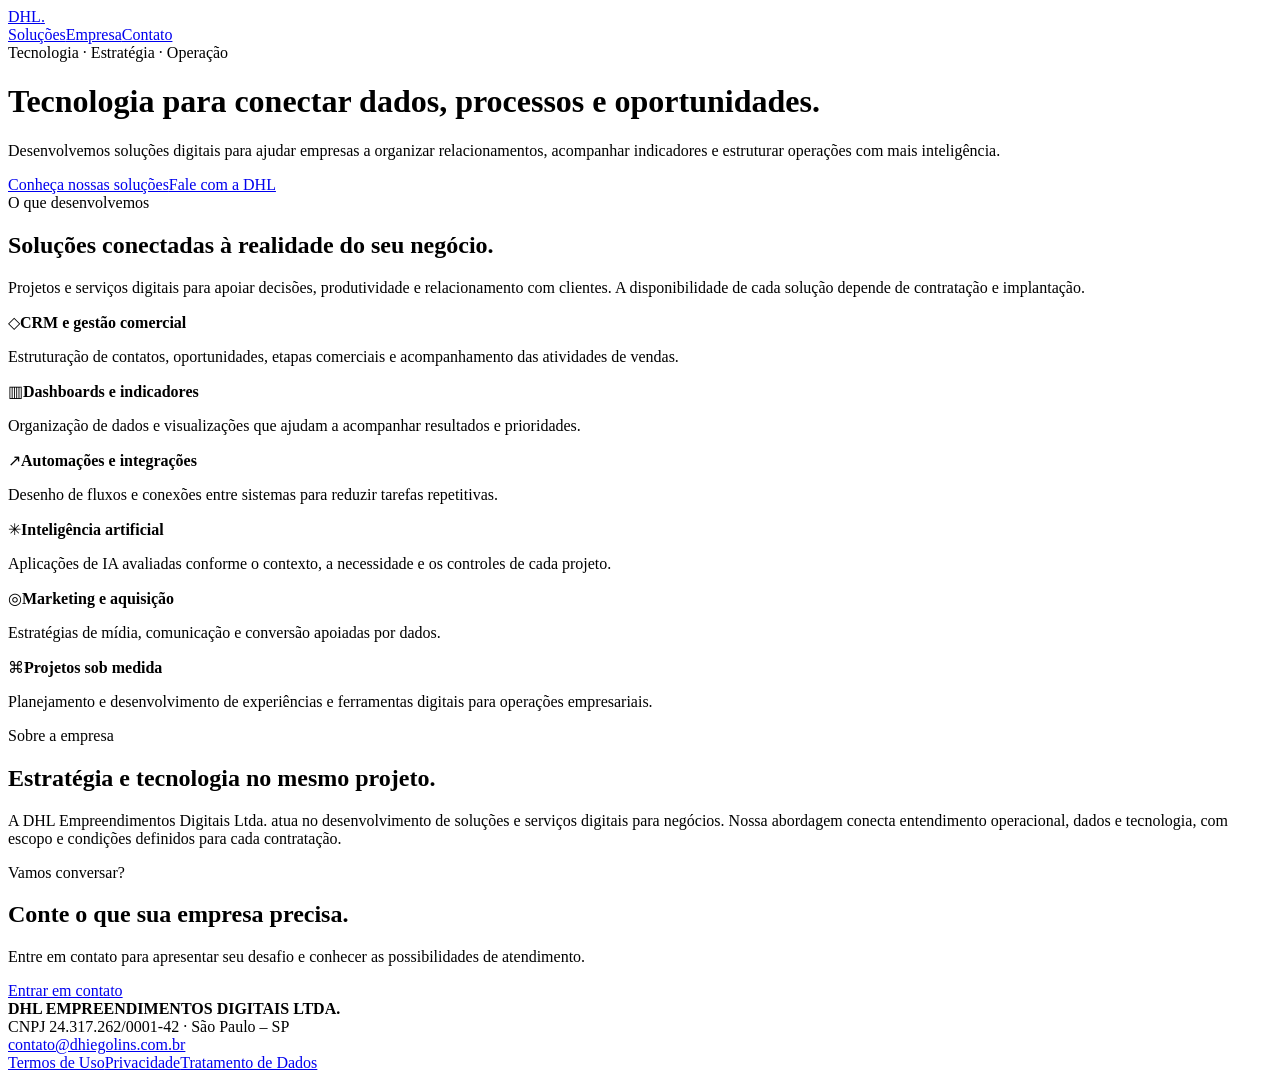
==== index.html @ e63e30c2 "feat: adicionar landing page institucional responsiva" ====
<!doctype html><html lang="pt-BR"><head><meta charset="utf-8"><meta name="viewport" content="width=device-width,initial-scale=1"><meta name="theme-color" content="#08111e"><meta name="description" content="DHL Empreendimentos Digitais: soluções empresariais em CRM, dashboards, automações, integrações e inteligência artificial."><title>Tecnologia empresarial | DHL Empreendimentos Digitais</title><link rel="stylesheet" href="assets/style.css"></head><body><header class="nav"><div class="wrap"><a class="logo" href="index.html">DHL<span>.</span></a><nav class="links" aria-label="Navegação principal"><a href="#solucoes">Soluções</a><a href="#empresa">Empresa</a><a href="#contato">Contato</a></nav></div></header><main><div class="hero"><div class="wrap"><div class="eyebrow">Tecnologia · Estratégia · Operação</div><h1>Tecnologia para conectar dados, processos e oportunidades.</h1><p>Desenvolvemos soluções digitais para ajudar empresas a organizar relacionamentos, acompanhar indicadores e estruturar operações com mais inteligência.</p><div class="buttons"><a class="btn" href="#solucoes">Conheça nossas soluções</a><a class="btn secondary" href="mailto:contato@dhiegolins.com.br?subject=Contato%20comercial%20-%20DHL">Fale com a DHL</a></div></div></div><section id="solucoes"><div class="wrap"><div class="eyebrow">O que desenvolvemos</div><h2 class="section-title">Soluções conectadas à realidade do seu negócio.</h2><p class="lead">Projetos e serviços digitais para apoiar decisões, produtividade e relacionamento com clientes. A disponibilidade de cada solução depende de contratação e implantação.</p><div class="grid"><article class="tile"><span class="symbol">◇</span><b>CRM e gestão comercial</b><p>Estruturação de contatos, oportunidades, etapas comerciais e acompanhamento das atividades de vendas.</p></article><article class="tile"><span class="symbol">▥</span><b>Dashboards e indicadores</b><p>Organização de dados e visualizações que ajudam a acompanhar resultados e prioridades.</p></article><article class="tile"><span class="symbol">↗</span><b>Automações e integrações</b><p>Desenho de fluxos e conexões entre sistemas para reduzir tarefas repetitivas.</p></article><article class="tile"><span class="symbol">✳</span><b>Inteligência artificial</b><p>Aplicações de IA avaliadas conforme o contexto, a necessidade e os controles de cada projeto.</p></article><article class="tile"><span class="symbol">◎</span><b>Marketing e aquisição</b><p>Estratégias de mídia, comunicação e conversão apoiadas por dados.</p></article><article class="tile"><span class="symbol">⌘</span><b>Projetos sob medida</b><p>Planejamento e desenvolvimento de experiências e ferramentas digitais para operações empresariais.</p></article></div></div></section><section class="strip" id="empresa"><div class="wrap"><div class="eyebrow">Sobre a empresa</div><h2 class="section-title">Estratégia e tecnologia no mesmo projeto.</h2><p class="lead">A DHL Empreendimentos Digitais Ltda. atua no desenvolvimento de soluções e serviços digitais para negócios. Nossa abordagem conecta entendimento operacional, dados e tecnologia, com escopo e condições definidos para cada contratação.</p></div></section><section id="contato"><div class="wrap cta"><div><div class="eyebrow">Vamos conversar?</div><h2 class="section-title">Conte o que sua empresa precisa.</h2><p>Entre em contato para apresentar seu desafio e conhecer as possibilidades de atendimento.</p></div><a class="btn" href="mailto:contato@dhiegolins.com.br?subject=Quero%20conhecer%20as%20solu%C3%A7%C3%B5es%20DHL">Entrar em contato</a></div></section></main><footer><div class="wrap foot"><div><strong>DHL EMPREENDIMENTOS DIGITAIS LTDA.</strong><div>CNPJ 24.317.262/0001-42 · São Paulo – SP</div><div><a href="mailto:contato@dhiegolins.com.br">contato@dhiegolins.com.br</a></div></div><nav class="footlinks" aria-label="Documentos legais"><a href="termos/">Termos de Uso</a><a href="privacidade/">Privacidade</a><a href="tratamento-de-dados/">Tratamento de Dados</a></nav></div></footer></body></html>
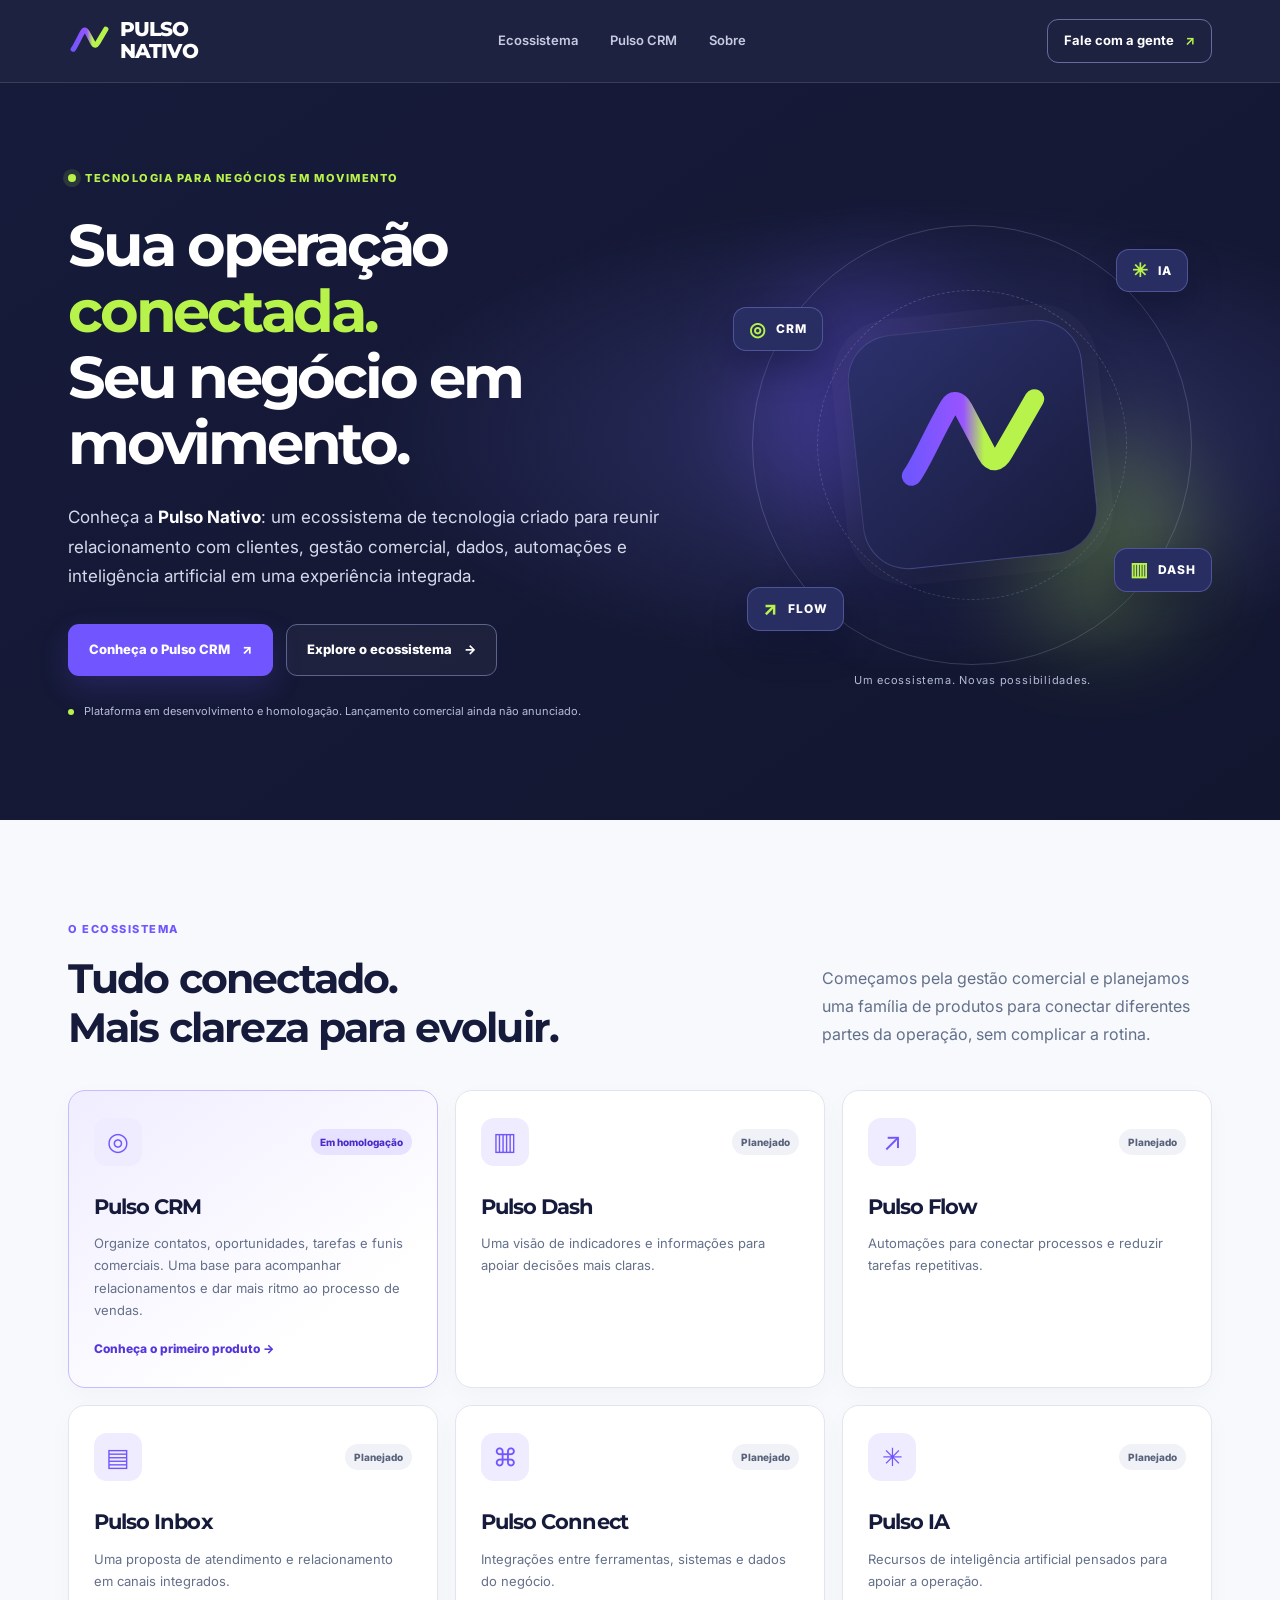
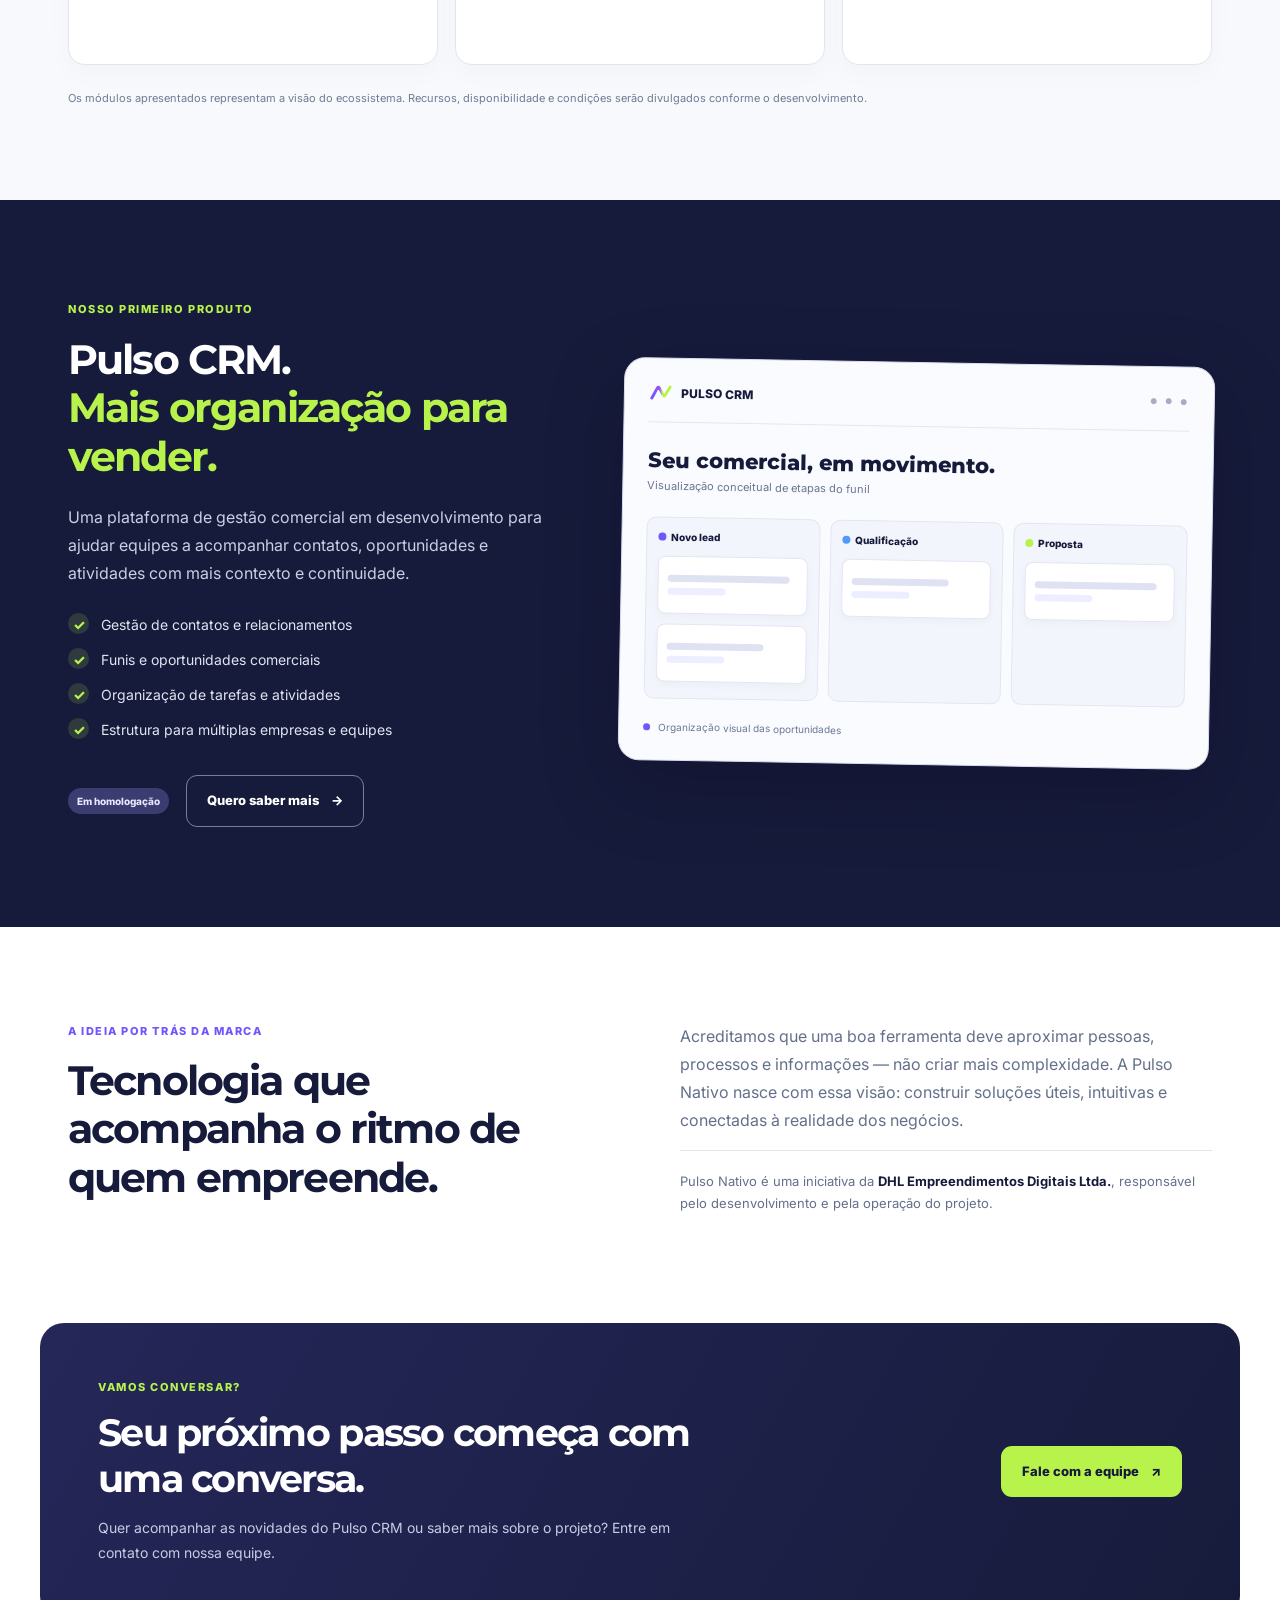
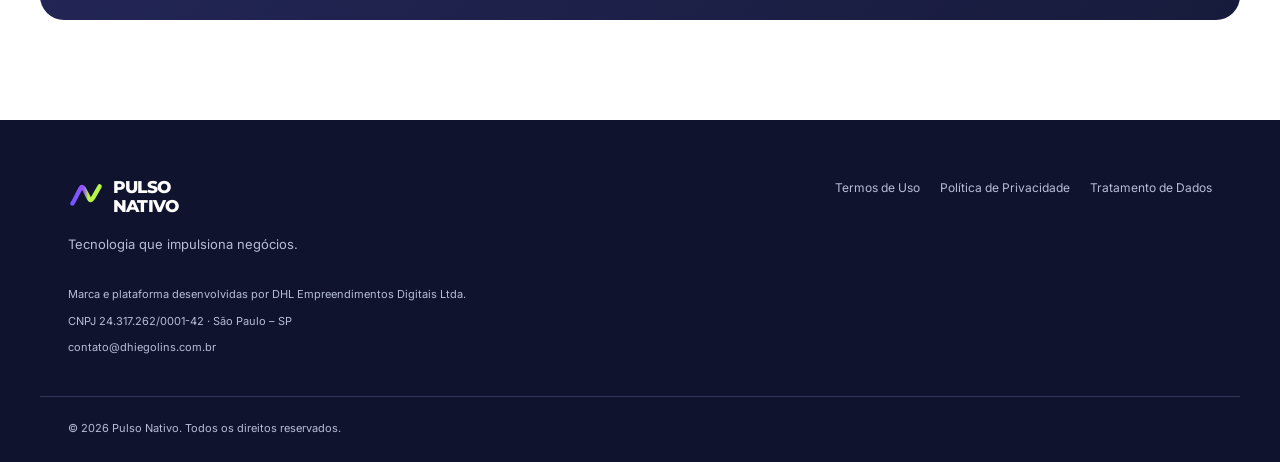
==== commit 630d4e31: "feat(site): atualizar copy institucional para Pulso Nativo" ====
--- a/index.html
+++ b/index.html
@@ -1 +1,130 @@
-<!doctype html><html lang="pt-BR"><head><meta charset="utf-8"><meta name="viewport" content="width=device-width,initial-scale=1"><meta name="theme-color" content="#08111e"><meta name="description" content="DHL Empreendimentos Digitais: soluções empresariais em CRM, dashboards, automações, integrações e inteligência artificial."><title>Tecnologia empresarial | DHL Empreendimentos Digitais</title><link rel="stylesheet" href="assets/style.css"></head><body><header class="nav"><div class="wrap"><a class="logo" href="index.html">DHL<span>.</span></a><nav class="links" aria-label="Navegação principal"><a href="#solucoes">Soluções</a><a href="#empresa">Empresa</a><a href="#contato">Contato</a></nav></div></header><main><div class="hero"><div class="wrap"><div class="eyebrow">Tecnologia · Estratégia · Operação</div><h1>Tecnologia para conectar dados, processos e oportunidades.</h1><p>Desenvolvemos soluções digitais para ajudar empresas a organizar relacionamentos, acompanhar indicadores e estruturar operações com mais inteligência.</p><div class="buttons"><a class="btn" href="#solucoes">Conheça nossas soluções</a><a class="btn secondary" href="mailto:contato@dhiegolins.com.br?subject=Contato%20comercial%20-%20DHL">Fale com a DHL</a></div></div></div><section id="solucoes"><div class="wrap"><div class="eyebrow">O que desenvolvemos</div><h2 class="section-title">Soluções conectadas à realidade do seu negócio.</h2><p class="lead">Projetos e serviços digitais para apoiar decisões, produtividade e relacionamento com clientes. A disponibilidade de cada solução depende de contratação e implantação.</p><div class="grid"><article class="tile"><span class="symbol">◇</span><b>CRM e gestão comercial</b><p>Estruturação de contatos, oportunidades, etapas comerciais e acompanhamento das atividades de vendas.</p></article><article class="tile"><span class="symbol">▥</span><b>Dashboards e indicadores</b><p>Organização de dados e visualizações que ajudam a acompanhar resultados e prioridades.</p></article><article class="tile"><span class="symbol">↗</span><b>Automações e integrações</b><p>Desenho de fluxos e conexões entre sistemas para reduzir tarefas repetitivas.</p></article><article class="tile"><span class="symbol">✳</span><b>Inteligência artificial</b><p>Aplicações de IA avaliadas conforme o contexto, a necessidade e os controles de cada projeto.</p></article><article class="tile"><span class="symbol">◎</span><b>Marketing e aquisição</b><p>Estratégias de mídia, comunicação e conversão apoiadas por dados.</p></article><article class="tile"><span class="symbol">⌘</span><b>Projetos sob medida</b><p>Planejamento e desenvolvimento de experiências e ferramentas digitais para operações empresariais.</p></article></div></div></section><section class="strip" id="empresa"><div class="wrap"><div class="eyebrow">Sobre a empresa</div><h2 class="section-title">Estratégia e tecnologia no mesmo projeto.</h2><p class="lead">A DHL Empreendimentos Digitais Ltda. atua no desenvolvimento de soluções e serviços digitais para negócios. Nossa abordagem conecta entendimento operacional, dados e tecnologia, com escopo e condições definidos para cada contratação.</p></div></section><section id="contato"><div class="wrap cta"><div><div class="eyebrow">Vamos conversar?</div><h2 class="section-title">Conte o que sua empresa precisa.</h2><p>Entre em contato para apresentar seu desafio e conhecer as possibilidades de atendimento.</p></div><a class="btn" href="mailto:contato@dhiegolins.com.br?subject=Quero%20conhecer%20as%20solu%C3%A7%C3%B5es%20DHL">Entrar em contato</a></div></section></main><footer><div class="wrap foot"><div><strong>DHL EMPREENDIMENTOS DIGITAIS LTDA.</strong><div>CNPJ 24.317.262/0001-42 · São Paulo – SP</div><div><a href="mailto:contato@dhiegolins.com.br">contato@dhiegolins.com.br</a></div></div><nav class="footlinks" aria-label="Documentos legais"><a href="termos/">Termos de Uso</a><a href="privacidade/">Privacidade</a><a href="tratamento-de-dados/">Tratamento de Dados</a></nav></div></footer></body></html>+<!doctype html>
+<html lang="pt-BR">
+<head>
+  <meta charset="utf-8">
+  <meta name="viewport" content="width=device-width,initial-scale=1">
+  <meta name="theme-color" content="#171B3B">
+  <meta name="description" content="Pulso Nativo: um ecossistema de tecnologia para conectar CRM, dados, automações e inteligência artificial. Conheça o Pulso CRM, em desenvolvimento.">
+  <meta property="og:type" content="website">
+  <meta property="og:locale" content="pt_BR">
+  <meta property="og:site_name" content="Pulso Nativo">
+  <meta property="og:title" content="Pulso Nativo | Sua operação conectada">
+  <meta property="og:description" content="Seu negócio em movimento. CRM, dados, automações e IA em um ecossistema que nasce para conectar sua operação.">
+  <meta property="og:url" content="https://pulsonativo.com.br/">
+  <link rel="canonical" href="https://pulsonativo.com.br/">
+  <link rel="icon" type="image/svg+xml" href="assets/pulso-nativo-symbol.svg">
+  <link rel="stylesheet" href="assets/style.css">
+  <title>Pulso Nativo | Sua operação conectada. Seu negócio em movimento.</title>
+</head>
+<body>
+  <a class="skip-link" href="#conteudo">Pular para o conteúdo</a>
+  <header class="nav">
+    <div class="wrap nav-inner">
+      <a class="brand" href="#inicio" aria-label="Pulso Nativo — início">
+        <img src="assets/pulso-nativo-symbol.svg" alt="" width="43" height="38">
+        <span>PULSO <strong>NATIVO</strong></span>
+      </a>
+      <nav class="links" aria-label="Navegação principal">
+        <a href="#ecossistema">Ecossistema</a>
+        <a href="#crm">Pulso CRM</a>
+        <a href="#sobre">Sobre</a>
+      </nav>
+      <a class="nav-contact" href="#contato">Fale com a gente <span aria-hidden="true">↗</span></a>
+    </div>
+  </header>
+  <main id="conteudo">
+    <section class="hero" id="inicio" aria-labelledby="hero-title">
+      <div class="wrap hero-grid">
+        <div class="hero-copy">
+          <div class="eyebrow"><span class="eyebrow-dot" aria-hidden="true"></span> Tecnologia para negócios em movimento</div>
+          <h1 id="hero-title">Sua operação <span>conectada.</span><br>Seu negócio em movimento.</h1>
+          <p class="hero-lead">Conheça a <strong>Pulso Nativo</strong>: um ecossistema de tecnologia criado para reunir relacionamento com clientes, gestão comercial, dados, automações e inteligência artificial em uma experiência integrada.</p>
+          <div class="buttons">
+            <a class="btn btn-primary" href="#crm">Conheça o Pulso CRM <span aria-hidden="true">↗</span></a>
+            <a class="btn btn-secondary" href="#ecossistema">Explore o ecossistema <span aria-hidden="true">→</span></a>
+          </div>
+          <p class="launch-note"><span class="launch-dot" aria-hidden="true"></span> Plataforma em desenvolvimento e homologação. Lançamento comercial ainda não anunciado.</p>
+        </div>
+        <div class="hero-art" aria-label="Representação conceitual do ecossistema Pulso Nativo">
+          <div class="art-glow art-glow-one"></div><div class="art-glow art-glow-two"></div>
+          <div class="orbit orbit-outer"></div><div class="orbit orbit-inner"></div>
+          <div class="core-mark"><img src="assets/pulso-nativo-symbol.svg" alt="" width="162" height="140"></div>
+          <div class="orbit-pill pill-crm"><span class="pill-icon">◎</span> CRM</div>
+          <div class="orbit-pill pill-ia"><span class="pill-icon">✳</span> IA</div>
+          <div class="orbit-pill pill-dash"><span class="pill-icon">▥</span> DASH</div>
+          <div class="orbit-pill pill-flow"><span class="pill-icon">↗</span> FLOW</div>
+          <span class="art-caption">Um ecossistema. Novas possibilidades.</span>
+        </div>
+      </div>
+    </section>
+    <section class="section-light" id="ecossistema" aria-labelledby="ecos-title">
+      <div class="wrap">
+        <div class="section-heading">
+          <div><div class="eyebrow eyebrow-purple">O ecossistema</div><h2 class="section-title" id="ecos-title">Tudo conectado.<br>Mais clareza para evoluir.</h2></div>
+          <p>Começamos pela gestão comercial e planejamos uma família de produtos para conectar diferentes partes da operação, sem complicar a rotina.</p>
+        </div>
+        <div class="product-grid">
+          <article class="product-card featured">
+            <div class="product-top"><span class="product-icon">◎</span><span class="status status-progress">Em homologação</span></div>
+            <h3>Pulso CRM</h3>
+            <p>Organize contatos, oportunidades, tarefas e funis comerciais. Uma base para acompanhar relacionamentos e dar mais ritmo ao processo de vendas.</p>
+            <a href="#crm" class="text-link">Conheça o primeiro produto <span aria-hidden="true">→</span></a>
+          </article>
+          <article class="product-card"><div class="product-top"><span class="product-icon">▥</span><span class="status">Planejado</span></div><h3>Pulso Dash</h3><p>Uma visão de indicadores e informações para apoiar decisões mais claras.</p></article>
+          <article class="product-card"><div class="product-top"><span class="product-icon">↗</span><span class="status">Planejado</span></div><h3>Pulso Flow</h3><p>Automações para conectar processos e reduzir tarefas repetitivas.</p></article>
+          <article class="product-card"><div class="product-top"><span class="product-icon">▤</span><span class="status">Planejado</span></div><h3>Pulso Inbox</h3><p>Uma proposta de atendimento e relacionamento em canais integrados.</p></article>
+          <article class="product-card"><div class="product-top"><span class="product-icon">⌘</span><span class="status">Planejado</span></div><h3>Pulso Connect</h3><p>Integrações entre ferramentas, sistemas e dados do negócio.</p></article>
+          <article class="product-card"><div class="product-top"><span class="product-icon">✳</span><span class="status">Planejado</span></div><h3>Pulso IA</h3><p>Recursos de inteligência artificial pensados para apoiar a operação.</p></article>
+        </div>
+        <p class="product-disclaimer">Os módulos apresentados representam a visão do ecossistema. Recursos, disponibilidade e condições serão divulgados conforme o desenvolvimento.</p>
+      </div>
+    </section>
+    <section class="crm-section" id="crm" aria-labelledby="crm-title">
+      <div class="wrap crm-layout">
+        <div class="crm-copy">
+          <div class="eyebrow">Nosso primeiro produto</div>
+          <h2 class="section-title" id="crm-title">Pulso CRM.<br><span>Mais organização para vender.</span></h2>
+          <p>Uma plataforma de gestão comercial em desenvolvimento para ajudar equipes a acompanhar contatos, oportunidades e atividades com mais contexto e continuidade.</p>
+          <ul class="check-list">
+            <li><span aria-hidden="true">✓</span> Gestão de contatos e relacionamentos</li>
+            <li><span aria-hidden="true">✓</span> Funis e oportunidades comerciais</li>
+            <li><span aria-hidden="true">✓</span> Organização de tarefas e atividades</li>
+            <li><span aria-hidden="true">✓</span> Estrutura para múltiplas empresas e equipes</li>
+          </ul>
+          <div class="crm-actions"><span class="status status-dark">Em homologação</span><a href="#contato" class="btn btn-outline">Quero saber mais <span aria-hidden="true">→</span></a></div>
+        </div>
+        <div class="crm-visual" aria-label="Ilustração conceitual de um funil de vendas">
+          <div class="visual-head"><span class="visual-brand"><img src="assets/pulso-nativo-symbol.svg" alt="" width="24" height="22"> PULSO CRM</span><span class="visual-dots" aria-hidden="true">● ● ●</span></div>
+          <div class="visual-title">Seu comercial, em movimento.</div>
+          <div class="visual-subtitle">Visualização conceitual de etapas do funil</div>
+          <div class="visual-columns">
+            <div class="visual-col"><div class="col-title"><span class="col-dot purple"></span>Novo lead</div><div class="visual-item"><span class="visual-line long"></span><span class="visual-line short"></span></div><div class="visual-item"><span class="visual-line medium"></span><span class="visual-line short"></span></div></div>
+            <div class="visual-col"><div class="col-title"><span class="col-dot blue"></span>Qualificação</div><div class="visual-item"><span class="visual-line medium"></span><span class="visual-line short"></span></div></div>
+            <div class="visual-col"><div class="col-title"><span class="col-dot lime"></span>Proposta</div><div class="visual-item"><span class="visual-line long"></span><span class="visual-line short"></span></div></div>
+          </div>
+          <div class="visual-foot"><span class="visual-foot-dot"></span> Organização visual das oportunidades</div>
+        </div>
+      </div>
+    </section>
+    <section class="about-section" id="sobre" aria-labelledby="sobre-title">
+      <div class="wrap about-grid">
+        <div><div class="eyebrow eyebrow-purple">A ideia por trás da marca</div><h2 class="section-title" id="sobre-title">Tecnologia que acompanha o ritmo de quem empreende.</h2></div>
+        <div><p>Acreditamos que uma boa ferramenta deve aproximar pessoas, processos e informações — não criar mais complexidade. A Pulso Nativo nasce com essa visão: construir soluções úteis, intuitivas e conectadas à realidade dos negócios.</p><p class="about-note">Pulso Nativo é uma iniciativa da <strong>DHL Empreendimentos Digitais Ltda.</strong>, responsável pelo desenvolvimento e pela operação do projeto.</p></div>
+      </div>
+    </section>
+    <section class="contact-section" id="contato" aria-labelledby="contato-title">
+      <div class="wrap contact-box">
+        <div><div class="eyebrow">Vamos conversar?</div><h2 id="contato-title">Seu próximo passo começa com uma conversa.</h2><p>Quer acompanhar as novidades do Pulso CRM ou saber mais sobre o projeto? Entre em contato com nossa equipe.</p></div>
+        <a class="btn btn-lime" href="mailto:contato@dhiegolins.com.br?subject=Quero%20conhecer%20a%20Pulso%20Nativo">Fale com a equipe <span aria-hidden="true">↗</span></a>
+      </div>
+    </section>
+  </main>
+  <footer>
+    <div class="wrap foot">
+      <div class="footer-company"><a class="brand brand-footer" href="#inicio"><img src="assets/pulso-nativo-symbol.svg" alt="" width="36" height="31"><span>PULSO <strong>NATIVO</strong></span></a><p>Tecnologia que impulsiona negócios.</p><small>Marca e plataforma desenvolvidas por DHL Empreendimentos Digitais Ltda.<br>CNPJ 24.317.262/0001-42 · São Paulo – SP<br><a href="mailto:contato@dhiegolins.com.br">contato@dhiegolins.com.br</a></small></div>
+      <nav class="footlinks" aria-label="Documentos legais"><a href="termos/">Termos de Uso</a><a href="privacidade/">Política de Privacidade</a><a href="tratamento-de-dados/">Tratamento de Dados</a></nav>
+    </div>
+    <div class="wrap footer-bottom">© 2026 Pulso Nativo. Todos os direitos reservados.</div>
+  </footer>
+</body>
+</html>
--- a/assets/style.css
+++ b/assets/style.css
@@ -0,0 +1,17 @@
+@import url('https://fonts.googleapis.com/css2?family=Inter:wght@400;500;600;700;800&family=Montserrat:wght@500;600;700;800&display=swap');
+:root{--pn-indigo:#171B3B;--pn-violet:#7156FF;--pn-lime:#B8F34B;--pn-ice:#F7F9FC;--pn-graphite:#1B2540;--pn-line:#E2E5EF;--pn-muted:#64708A;--pn-white:#fff;--pn-deep:#10132D;--pn-soft:#F0EEFF;color-scheme:light}
+*{box-sizing:border-box}html{scroll-behavior:smooth}body{margin:0;background:var(--pn-ice);color:var(--pn-indigo);font:16px/1.65 Inter,'Segoe UI',Arial,sans-serif}a{color:inherit;text-decoration:none}a:hover{text-decoration:none}button,input,select{font:inherit}a:focus-visible,button:focus-visible{outline:3px solid var(--pn-lime);outline-offset:4px}h1,h2,h3,p{margin-top:0}h1,h2,h3{font-family:Montserrat,Inter,sans-serif;letter-spacing:-.045em}p{line-height:1.75}.wrap{width:100%;max-width:1200px;margin:auto;padding:0 28px}.skip-link{position:absolute;top:-80px;left:12px;z-index:99;background:var(--pn-lime);padding:10px 16px;color:var(--pn-indigo)}.skip-link:focus{top:10px}
+.nav{position:sticky;top:0;z-index:30;background:rgba(23,27,59,.97);border-bottom:1px solid rgba(255,255,255,.12);backdrop-filter:blur(16px)}.nav-inner{min-height:82px;display:flex;align-items:center;justify-content:space-between;gap:28px}.brand{display:inline-flex;align-items:center;gap:9px;font:800 20px/1.08 Montserrat,Inter,sans-serif;letter-spacing:-.045em;color:white;white-space:nowrap}.brand img{object-fit:contain;flex:none}.brand strong{display:block;font-weight:800}.links{display:flex;align-items:center;gap:32px}.links a{font-size:13px;font-weight:600;color:#C7CBE2;transition:color .2s}.links a:hover,.links a:focus-visible{color:white}.nav-contact{border:1px solid #656C9D;border-radius:11px;color:white;padding:10px 16px;font-size:13px;font-weight:700;white-space:nowrap}.nav-contact:hover{background:#292F61}.nav-contact span{margin-left:8px;color:var(--pn-lime)}
+.hero{background:radial-gradient(ellipse at 72% 48%,#30326A 0%,transparent 43%),linear-gradient(145deg,#171B3B 0%,#12162F 100%);color:white;overflow:hidden}.hero-grid{display:grid;grid-template-columns:1.14fr .86fr;align-items:center;gap:30px;min-height:660px;padding-top:86px;padding-bottom:100px}.hero-copy{position:relative;z-index:2}.eyebrow{display:flex;align-items:center;gap:9px;font-size:11px;font-weight:800;letter-spacing:.14em;text-transform:uppercase;color:var(--pn-lime)}.eyebrow-dot,.launch-dot{width:8px;height:8px;border-radius:50%;background:var(--pn-lime);display:inline-block;flex:none;box-shadow:0 0 0 5px #B8F34B20}.hero h1{font-size:clamp(39px,4.6vw,64px);line-height:1.12;letter-spacing:-.055em;max-width:740px;margin:26px 0}.hero h1 span{color:var(--pn-lime)}.hero-lead{color:#D5D9EB;font-size:17px;max-width:640px}.hero-lead strong{color:white}.buttons{display:flex;align-items:center;gap:13px;flex-wrap:wrap;margin-top:32px}.btn{display:inline-flex;align-items:center;justify-content:center;gap:12px;padding:14px 20px;border-radius:11px;border:1px solid transparent;font-weight:800;font-size:13px;min-height:48px;transition:transform .2s,background .2s,box-shadow .2s}.btn:hover{transform:translateY(-2px)}.btn-primary{background:var(--pn-violet);color:white;box-shadow:0 12px 30px #7156FF30}.btn-primary:hover{background:#5E43E8;color:white}.btn-secondary{color:white;border-color:#5C638C;background:rgba(255,255,255,.04)}.btn-secondary:hover{background:rgba(255,255,255,.11)}.launch-note{display:flex;align-items:flex-start;gap:10px;margin:27px 0 0;color:#B6BDD9;font-size:11px;line-height:1.6}.launch-dot{width:6px;height:6px;margin-top:6px;box-shadow:none}
+.hero-art{height:490px;position:relative;isolation:isolate;display:grid;place-items:center}.art-glow{position:absolute;border-radius:50%;filter:blur(50px);opacity:.3;z-index:-1}.art-glow-one{width:230px;height:230px;background:#7156FF;left:4%;top:18%}.art-glow-two{width:190px;height:190px;background:#B8F34B;right:4%;bottom:12%}.orbit{position:absolute;border:1px solid rgba(197,203,245,.2);border-radius:50%;aspect-ratio:1}.orbit-outer{width:min(440px,100%)}.orbit-inner{width:min(310px,73%);border-style:dashed;border-color:#A9AED54D}.core-mark{width:235px;height:235px;border:1px solid #787CC055;border-radius:45px;display:grid;place-items:center;background:linear-gradient(145deg,#2C316D,#171B3B);box-shadow:0 25px 85px #05071B77,0 0 0 16px #FFFFFF07;transform:rotate(-6deg)}.core-mark img{transform:rotate(6deg);width:162px;height:auto}.orbit-pill{position:absolute;display:flex;align-items:center;gap:9px;background:#292E62;border:1px solid #767BD080;border-radius:13px;padding:11px 15px;box-shadow:0 15px 35px #06082455;color:white;font-weight:800;font-size:12px;letter-spacing:.08em}.pill-icon{color:var(--pn-lime);font-size:19px;line-height:1}.pill-crm{left:0;top:22%}.pill-ia{right:5%;top:10%}.pill-dash{right:0;bottom:20%}.pill-flow{left:3%;bottom:12%}.art-caption{position:absolute;bottom:0;color:#B4BBD6;font-size:11px;letter-spacing:.07em}
+.section-light{padding:100px 0 92px;background:var(--pn-ice)}.section-heading{display:flex;align-items:end;justify-content:space-between;gap:60px;margin-bottom:38px}.section-heading>p{max-width:390px;color:var(--pn-muted);margin:0 0 4px}.eyebrow-purple{color:var(--pn-violet)}.section-title{font-size:clamp(29px,3.2vw,44px);line-height:1.19;margin:16px 0 0}.product-grid{display:grid;grid-template-columns:repeat(3,minmax(0,1fr));gap:17px}.product-card{min-height:260px;padding:27px 25px;background:white;border:1px solid var(--pn-line);border-radius:17px;box-shadow:0 8px 26px #171B3B07;transition:transform .2s,border-color .2s}.product-card:hover{transform:translateY(-3px);border-color:#B9B3EF}.product-card.featured{background:linear-gradient(145deg,#F0EDFF,#fff 75%);border-color:#C6BCFF}.product-top{display:flex;align-items:center;justify-content:space-between;gap:12px}.product-icon{display:grid;place-items:center;width:48px;height:48px;border-radius:13px;background:#EFECFF;color:var(--pn-violet);font-size:25px}.status{display:inline-block;padding:5px 9px;border-radius:100px;background:#F0F2F7;color:#59627B;font-size:10px;font-weight:800;white-space:nowrap}.status-progress{background:#E7E2FF;color:#4B2BC9}.product-card h3{font-size:21px;margin:24px 0 8px}.product-card p{font-size:13px;color:var(--pn-muted);line-height:1.7;margin:0}.text-link{display:inline-block;color:#5436DD;font-weight:800;font-size:12px;margin-top:18px}.text-link:hover{text-decoration:underline}.product-disclaimer{color:#707B93;font-size:11px;margin:24px 0 0}
+.crm-section{padding:100px 0;background:var(--pn-indigo);color:white;overflow:hidden}.crm-layout{display:grid;grid-template-columns:.9fr 1.1fr;align-items:center;gap:70px}.crm-copy .section-title{color:white}.crm-copy .section-title span{color:var(--pn-lime)}.crm-copy>p{color:#C9CFE4;max-width:520px;margin:22px 0}.check-list{list-style:none;padding:0;margin:26px 0 34px}.check-list li{display:flex;align-items:flex-start;gap:12px;color:#E1E4F0;margin:12px 0;font-size:14px}.check-list li span{display:grid;place-items:center;width:21px;height:21px;flex:none;border-radius:50%;background:#B8F34B26;color:var(--pn-lime);font-weight:800}.crm-actions{display:flex;align-items:center;gap:17px;flex-wrap:wrap}.status-dark{background:#3B3D71;color:#E8E5FF}.btn-outline{border-color:#777CA7;color:white}.btn-outline:hover{background:#333867}
+.crm-visual{background:#FAFBFF;border:1px solid #DADDF0;border-radius:21px;padding:24px;box-shadow:0 25px 75px #080B2255;color:var(--pn-indigo);transform:rotate(1deg)}.visual-head{display:flex;align-items:center;justify-content:space-between;border-bottom:1px solid #E4E6F2;padding-bottom:17px}.visual-brand{display:flex;align-items:center;gap:8px;font-size:12px;font-weight:800}.visual-dots{font-size:8px;letter-spacing:3px;color:#A5ACC4}.visual-title{font:800 21px Montserrat,sans-serif;margin:25px 0 4px}.visual-subtitle{font-size:11px;color:#68758F}.visual-columns{display:grid;grid-template-columns:repeat(3,minmax(0,1fr));gap:10px;margin-top:22px}.visual-col{border:1px solid #E3E6F1;border-radius:10px;background:#F3F5FC;padding:11px;min-height:182px}.col-title{display:flex;align-items:center;gap:5px;font-size:10px;font-weight:800;white-space:nowrap}.col-dot{width:8px;height:8px;border-radius:50%;display:inline-block;flex:none}.purple{background:#7156FF}.blue{background:#519AFD}.lime{background:#B8F34B}.visual-item{padding:12px 9px;background:white;border:1px solid #E4E6F2;border-radius:8px;margin-top:10px;box-shadow:0 3px 8px #171B3B08}.visual-line{display:block;height:7px;border-radius:4px;background:#DEE2F1;margin:6px 0}.visual-line.long{width:94%}.visual-line.medium{width:75%}.visual-line.short{width:45%;background:#EDEEFF}.visual-foot{font-size:10px;color:#6B7895;margin-top:20px}.visual-foot-dot{display:inline-block;width:7px;height:7px;border-radius:50%;background:#7156FF;margin-right:5px}
+.about-section{padding:95px 0;background:white}.about-grid{display:grid;grid-template-columns:1fr 1fr;gap:80px;align-items:start}.about-grid .section-title{max-width:490px}.about-grid p{color:var(--pn-muted);font-size:16px}.about-grid .about-note{padding-top:19px;border-top:1px solid var(--pn-line);font-size:13px}.about-note strong{color:var(--pn-indigo)}.contact-section{padding:0 0 100px;background:white}.contact-box{background:linear-gradient(120deg,#242758,#171B3B);color:white;border-radius:24px;padding:55px 58px;display:flex;align-items:center;justify-content:space-between;gap:45px}.contact-box h2{font-size:clamp(27px,3vw,40px);line-height:1.2;margin:14px 0;max-width:630px}.contact-box p{color:#C7CCE4;max-width:600px;font-size:14px;margin-bottom:0}.btn-lime{background:var(--pn-lime);color:#171B3B;flex:none}.btn-lime:hover{background:#CCFF69}
+footer{background:#10132D;color:#B6BDD6;padding:58px 0 24px}.foot{display:flex;justify-content:space-between;gap:45px;flex-wrap:wrap}.brand-footer{font-size:17px}.footer-company p{font-size:13px;margin:13px 0 24px}.footer-company small{font-size:11px;line-height:1.9}.footer-company small a:hover,.footlinks a:hover{color:var(--pn-lime)}.footlinks{display:flex;align-items:flex-start;gap:20px;flex-wrap:wrap;font-size:12px}.footer-bottom{border-top:1px solid #323657;margin-top:38px;padding-top:22px;font-size:11px}
+/* Preserva as páginas e documentos jurídicos já publicados pela empresa responsável. */
+.logo{font:800 23px Montserrat,sans-serif;color:white}.logo span{color:var(--pn-lime)}.legal{padding:75px 0 95px;min-height:65vh}.legal h1{font-size:clamp(30px,4vw,52px);letter-spacing:-.04em}.legal .panel{padding:30px;border-radius:15px;background:white;border:1px solid var(--pn-line);max-width:850px}.legal p{color:var(--pn-muted)}.legal iframe{width:100%;height:75vh;min-height:560px;border:1px solid var(--pn-line);border-radius:10px;background:white;margin-top:22px}.legal .btn{background:var(--pn-violet);color:white}.small{font-size:13px;color:var(--pn-muted)}
+@media(max-width:1050px){.hero-grid{grid-template-columns:1fr .8fr}.hero h1{font-size:clamp(37px,4.4vw,54px)}.crm-layout{gap:35px}.nav-inner{gap:18px}.links{gap:16px}}
+@media(max-width:850px){.hero-grid{grid-template-columns:1fr;min-height:0;padding-top:70px;padding-bottom:65px}.hero-art{height:360px;max-width:500px;width:100%;margin:20px auto 0}.orbit-outer{width:340px}.orbit-inner{width:250px}.core-mark{width:175px;height:175px;border-radius:34px}.core-mark img{width:125px}.pill-crm{left:4%}.pill-dash{right:3%}.section-heading{display:block}.section-heading>p{margin-top:20px}.product-grid{grid-template-columns:repeat(2,minmax(0,1fr))}.crm-layout{grid-template-columns:1fr;gap:48px}.crm-visual{max-width:650px;width:100%;margin:auto}.about-grid{grid-template-columns:1fr;gap:24px}.contact-box{padding:42px;display:block}.contact-box .btn{margin-top:26px}.links{display:none}}
+@media(max-width:600px){.wrap{padding:0 20px}.nav-inner{min-height:70px}.brand{font-size:16px}.brand img{width:36px;height:32px}.nav-contact{font-size:11px;padding:9px 11px}.hero-grid{padding-top:62px}.hero h1{font-size:clamp(34px,9.4vw,46px);letter-spacing:-.06em}.hero-lead{font-size:15px}.hero-art{height:310px}.orbit-outer{width:270px}.orbit-inner{width:205px}.core-mark{width:145px;height:145px;border-radius:27px}.core-mark img{width:105px}.orbit-pill{font-size:10px;padding:7px 10px}.pill-ia{right:0}.pill-dash{right:0}.pill-flow{left:0}.art-caption{bottom:1px}.section-light,.crm-section,.about-section{padding:65px 0}.product-grid{grid-template-columns:1fr}.product-card{min-height:0;padding:23px}.section-title{font-size:clamp(27px,7.3vw,35px)}.crm-visual{padding:14px;transform:none}.visual-col{padding:6px;min-height:160px}.visual-columns{gap:5px}.col-title{font-size:8px}.visual-item{padding:8px 5px}.contact-section{padding-bottom:65px}.contact-box{padding:31px 25px;border-radius:17px}.contact-box h2{font-size:28px}.footlinks{gap:14px}.legal{padding:45px 0 65px}.legal .panel{padding:17px}.legal iframe{height:60vh;min-height:380px}}
+@media(prefers-reduced-motion:reduce){html{scroll-behavior:auto}.btn,.product-card{transition:none}.btn:hover,.product-card:hover{transform:none}}
